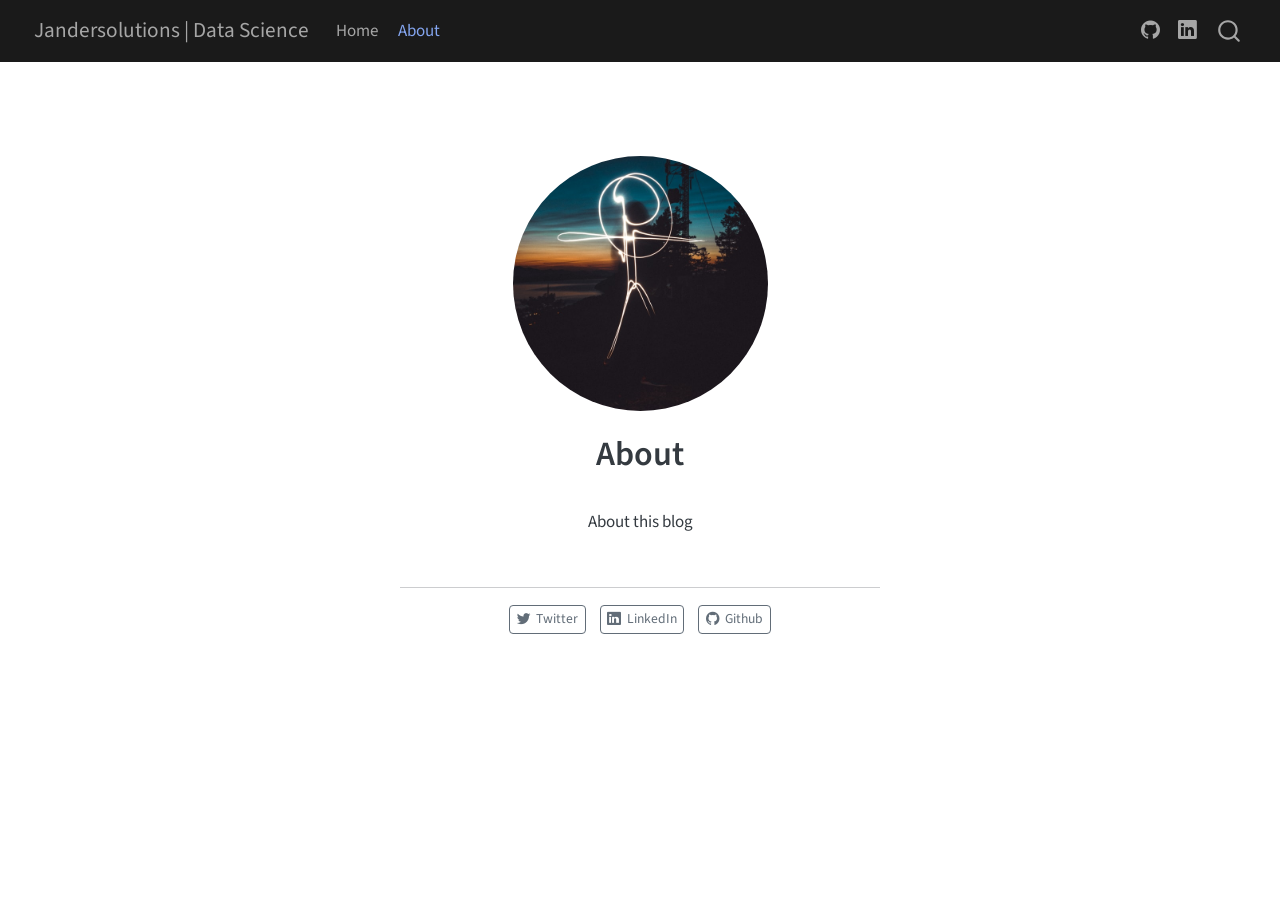
==== docs/about.html @ d99bdd41 "fix: identidades git e primeira renderização do blog" ====
<!DOCTYPE html>
<html xmlns="http://www.w3.org/1999/xhtml" lang="pt-br" xml:lang="pt-br"><head>

<meta charset="utf-8">
<meta name="generator" content="quarto-1.8.25">

<meta name="viewport" content="width=device-width, initial-scale=1.0, user-scalable=yes">


<title>About – Jandersolutions | Data Science</title>
<style>
code{white-space: pre-wrap;}
span.smallcaps{font-variant: small-caps;}
div.columns{display: flex; gap: min(4vw, 1.5em);}
div.column{flex: auto; overflow-x: auto;}
div.hanging-indent{margin-left: 1.5em; text-indent: -1.5em;}
ul.task-list{list-style: none;}
ul.task-list li input[type="checkbox"] {
  width: 0.8em;
  margin: 0 0.8em 0.2em -1em; /* quarto-specific, see https://github.com/quarto-dev/quarto-cli/issues/4556 */ 
  vertical-align: middle;
}
</style>


<script src="site_libs/quarto-nav/quarto-nav.js"></script>
<script src="site_libs/quarto-nav/headroom.min.js"></script>
<script src="site_libs/clipboard/clipboard.min.js"></script>
<script src="site_libs/quarto-search/autocomplete.umd.js"></script>
<script src="site_libs/quarto-search/fuse.min.js"></script>
<script src="site_libs/quarto-search/quarto-search.js"></script>
<meta name="quarto:offset" content="./">
<script src="site_libs/quarto-html/quarto.js" type="module"></script>
<script src="site_libs/quarto-html/tabsets/tabsets.js" type="module"></script>
<script src="site_libs/quarto-html/axe/axe-check.js" type="module"></script>
<script src="site_libs/quarto-html/popper.min.js"></script>
<script src="site_libs/quarto-html/tippy.umd.min.js"></script>
<link href="site_libs/quarto-html/tippy.css" rel="stylesheet">
<link href="site_libs/quarto-html/quarto-syntax-highlighting-7b89279ff1a6dce999919e0e67d4d9ec.css" rel="stylesheet" id="quarto-text-highlighting-styles">
<script src="site_libs/bootstrap/bootstrap.min.js"></script>
<link href="site_libs/bootstrap/bootstrap-icons.css" rel="stylesheet">
<link href="site_libs/bootstrap/bootstrap-b60b7f6c97b7269f2201949570269bb1.min.css" rel="stylesheet" append-hash="true" id="quarto-bootstrap" data-mode="light">
<script id="quarto-search-options" type="application/json">{
  "location": "navbar",
  "copy-button": false,
  "collapse-after": 3,
  "panel-placement": "end",
  "type": "overlay",
  "limit": 50,
  "keyboard-shortcut": [
    "f",
    "/",
    "s"
  ],
  "show-item-context": false,
  "language": {
    "search-no-results-text": "Nenhum resultado",
    "search-matching-documents-text": "documentos correspondentes",
    "search-copy-link-title": "Copiar link para a busca",
    "search-hide-matches-text": "Esconder correspondências adicionais",
    "search-more-match-text": "mais correspondência neste documento",
    "search-more-matches-text": "mais correspondências neste documento",
    "search-clear-button-title": "Limpar",
    "search-text-placeholder": "",
    "search-detached-cancel-button-title": "Cancelar",
    "search-submit-button-title": "Enviar",
    "search-label": "Procurar"
  }
}</script>


</head>

<body class="nav-fixed fullcontent quarto-light">

<div id="quarto-search-results"></div>
  <header id="quarto-header" class="headroom fixed-top">
    <nav class="navbar navbar-expand-lg " data-bs-theme="dark">
      <div class="navbar-container container-fluid">
      <div class="navbar-brand-container mx-auto">
    <a href="./index.html" class="navbar-brand navbar-brand-logo">
    </a>
    <a class="navbar-brand" href="./index.html">
    <span class="navbar-title">Jandersolutions | Data Science</span>
    </a>
  </div>
            <div id="quarto-search" class="" title="Procurar"></div>
          <button class="navbar-toggler" type="button" data-bs-toggle="collapse" data-bs-target="#navbarCollapse" aria-controls="navbarCollapse" role="menu" aria-expanded="false" aria-label="Alternar de navegação" onclick="if (window.quartoToggleHeadroom) { window.quartoToggleHeadroom(); }">
  <span class="navbar-toggler-icon"></span>
</button>
          <div class="collapse navbar-collapse" id="navbarCollapse">
            <ul class="navbar-nav navbar-nav-scroll me-auto">
  <li class="nav-item">
    <a class="nav-link" href="./index.html"> 
<span class="menu-text">Home</span></a>
  </li>  
  <li class="nav-item">
    <a class="nav-link active" href="./about.html" aria-current="page"> 
<span class="menu-text">About</span></a>
  </li>  
</ul>
            <ul class="navbar-nav navbar-nav-scroll ms-auto">
  <li class="nav-item compact">
    <a class="nav-link" href="https://github.com/Jandersolutions"> <i class="bi bi-github" role="img">
</i> 
<span class="menu-text"></span></a>
  </li>  
  <li class="nav-item compact">
    <a class="nav-link" href="https://www.linkedin.com/in/janderson-batista-abreu/"> <i class="bi bi-linkedin" role="img">
</i> 
<span class="menu-text"></span></a>
  </li>  
</ul>
          </div> <!-- /navcollapse -->
            <div class="quarto-navbar-tools">
</div>
      </div> <!-- /container-fluid -->
    </nav>
</header>
<!-- content -->
<div id="quarto-content" class="quarto-container page-columns page-rows-contents page-layout-article page-navbar">
<!-- sidebar -->
<!-- margin-sidebar -->
    
<!-- main -->
<div class="quarto-about-jolla">
  <img src="profile.jpg" class="about-image
  round " style="height: 15em; width: 15em;">
 <header id="title-block-header" class="quarto-title-block default">
<div class="quarto-title">
<h1 class="title">About</h1>
</div>
<div class="quarto-title-meta">
  </div>
</header><main class="content" id="quarto-document-content">
<p>About this blog</p>


</main> 
  <hr class="about-sep">
   <div class="about-links">
  <a href="https://twitter.com" class="about-link" rel="" target="">
    <i class="bi bi-twitter"></i>
     <span class="about-link-text">Twitter</span>
  </a>
  <a href="https://linkedin.com" class="about-link" rel="" target="">
    <i class="bi bi-linkedin"></i>
     <span class="about-link-text">LinkedIn</span>
  </a>
  <a href="https://github.com" class="about-link" rel="" target="">
    <i class="bi bi-github"></i>
     <span class="about-link-text">Github</span>
  </a>
</div>
</div>
 <!-- /main -->
<script id="quarto-html-after-body" type="application/javascript">
  window.document.addEventListener("DOMContentLoaded", function (event) {
    const isCodeAnnotation = (el) => {
      for (const clz of el.classList) {
        if (clz.startsWith('code-annotation-')) {                     
          return true;
        }
      }
      return false;
    }
    const onCopySuccess = function(e) {
      // button target
      const button = e.trigger;
      // don't keep focus
      button.blur();
      // flash "checked"
      button.classList.add('code-copy-button-checked');
      var currentTitle = button.getAttribute("title");
      button.setAttribute("title", "Copiada");
      let tooltip;
      if (window.bootstrap) {
        button.setAttribute("data-bs-toggle", "tooltip");
        button.setAttribute("data-bs-placement", "left");
        button.setAttribute("data-bs-title", "Copiada");
        tooltip = new bootstrap.Tooltip(button, 
          { trigger: "manual", 
            customClass: "code-copy-button-tooltip",
            offset: [0, -8]});
        tooltip.show();    
      }
      setTimeout(function() {
        if (tooltip) {
          tooltip.hide();
          button.removeAttribute("data-bs-title");
          button.removeAttribute("data-bs-toggle");
          button.removeAttribute("data-bs-placement");
        }
        button.setAttribute("title", currentTitle);
        button.classList.remove('code-copy-button-checked');
      }, 1000);
      // clear code selection
      e.clearSelection();
    }
    const getTextToCopy = function(trigger) {
      const outerScaffold = trigger.parentElement.cloneNode(true);
      const codeEl = outerScaffold.querySelector('code');
      for (const childEl of codeEl.children) {
        if (isCodeAnnotation(childEl)) {
          childEl.remove();
        }
      }
      return codeEl.innerText;
    }
    const clipboard = new window.ClipboardJS('.code-copy-button:not([data-in-quarto-modal])', {
      text: getTextToCopy
    });
    clipboard.on('success', onCopySuccess);
    if (window.document.getElementById('quarto-embedded-source-code-modal')) {
      const clipboardModal = new window.ClipboardJS('.code-copy-button[data-in-quarto-modal]', {
        text: getTextToCopy,
        container: window.document.getElementById('quarto-embedded-source-code-modal')
      });
      clipboardModal.on('success', onCopySuccess);
    }
      var localhostRegex = new RegExp(/^(?:http|https):\/\/localhost\:?[0-9]*\//);
      var mailtoRegex = new RegExp(/^mailto:/);
        var filterRegex = new RegExp("https:\/\/jandersolutions\.github\.io\/estudos_analises\/");
      var isInternal = (href) => {
          return filterRegex.test(href) || localhostRegex.test(href) || mailtoRegex.test(href);
      }
      // Inspect non-navigation links and adorn them if external
     var links = window.document.querySelectorAll('a[href]:not(.nav-link):not(.navbar-brand):not(.toc-action):not(.sidebar-link):not(.sidebar-item-toggle):not(.pagination-link):not(.no-external):not([aria-hidden]):not(.dropdown-item):not(.quarto-navigation-tool):not(.about-link)');
      for (var i=0; i<links.length; i++) {
        const link = links[i];
        if (!isInternal(link.href)) {
          // undo the damage that might have been done by quarto-nav.js in the case of
          // links that we want to consider external
          if (link.dataset.originalHref !== undefined) {
            link.href = link.dataset.originalHref;
          }
        }
      }
    function tippyHover(el, contentFn, onTriggerFn, onUntriggerFn) {
      const config = {
        allowHTML: true,
        maxWidth: 500,
        delay: 100,
        arrow: false,
        appendTo: function(el) {
            return el.parentElement;
        },
        interactive: true,
        interactiveBorder: 10,
        theme: 'quarto',
        placement: 'bottom-start',
      };
      if (contentFn) {
        config.content = contentFn;
      }
      if (onTriggerFn) {
        config.onTrigger = onTriggerFn;
      }
      if (onUntriggerFn) {
        config.onUntrigger = onUntriggerFn;
      }
      window.tippy(el, config); 
    }
    const noterefs = window.document.querySelectorAll('a[role="doc-noteref"]');
    for (var i=0; i<noterefs.length; i++) {
      const ref = noterefs[i];
      tippyHover(ref, function() {
        // use id or data attribute instead here
        let href = ref.getAttribute('data-footnote-href') || ref.getAttribute('href');
        try { href = new URL(href).hash; } catch {}
        const id = href.replace(/^#\/?/, "");
        const note = window.document.getElementById(id);
        if (note) {
          return note.innerHTML;
        } else {
          return "";
        }
      });
    }
    const xrefs = window.document.querySelectorAll('a.quarto-xref');
    const processXRef = (id, note) => {
      // Strip column container classes
      const stripColumnClz = (el) => {
        el.classList.remove("page-full", "page-columns");
        if (el.children) {
          for (const child of el.children) {
            stripColumnClz(child);
          }
        }
      }
      stripColumnClz(note)
      if (id === null || id.startsWith('sec-')) {
        // Special case sections, only their first couple elements
        const container = document.createElement("div");
        if (note.children && note.children.length > 2) {
          container.appendChild(note.children[0].cloneNode(true));
          for (let i = 1; i < note.children.length; i++) {
            const child = note.children[i];
            if (child.tagName === "P" && child.innerText === "") {
              continue;
            } else {
              container.appendChild(child.cloneNode(true));
              break;
            }
          }
          if (window.Quarto?.typesetMath) {
            window.Quarto.typesetMath(container);
          }
          return container.innerHTML
        } else {
          if (window.Quarto?.typesetMath) {
            window.Quarto.typesetMath(note);
          }
          return note.innerHTML;
        }
      } else {
        // Remove any anchor links if they are present
        const anchorLink = note.querySelector('a.anchorjs-link');
        if (anchorLink) {
          anchorLink.remove();
        }
        if (window.Quarto?.typesetMath) {
          window.Quarto.typesetMath(note);
        }
        if (note.classList.contains("callout")) {
          return note.outerHTML;
        } else {
          return note.innerHTML;
        }
      }
    }
    for (var i=0; i<xrefs.length; i++) {
      const xref = xrefs[i];
      tippyHover(xref, undefined, function(instance) {
        instance.disable();
        let url = xref.getAttribute('href');
        let hash = undefined; 
        if (url.startsWith('#')) {
          hash = url;
        } else {
          try { hash = new URL(url).hash; } catch {}
        }
        if (hash) {
          const id = hash.replace(/^#\/?/, "");
          const note = window.document.getElementById(id);
          if (note !== null) {
            try {
              const html = processXRef(id, note.cloneNode(true));
              instance.setContent(html);
            } finally {
              instance.enable();
              instance.show();
            }
          } else {
            // See if we can fetch this
            fetch(url.split('#')[0])
            .then(res => res.text())
            .then(html => {
              const parser = new DOMParser();
              const htmlDoc = parser.parseFromString(html, "text/html");
              const note = htmlDoc.getElementById(id);
              if (note !== null) {
                const html = processXRef(id, note);
                instance.setContent(html);
              } 
            }).finally(() => {
              instance.enable();
              instance.show();
            });
          }
        } else {
          // See if we can fetch a full url (with no hash to target)
          // This is a special case and we should probably do some content thinning / targeting
          fetch(url)
          .then(res => res.text())
          .then(html => {
            const parser = new DOMParser();
            const htmlDoc = parser.parseFromString(html, "text/html");
            const note = htmlDoc.querySelector('main.content');
            if (note !== null) {
              // This should only happen for chapter cross references
              // (since there is no id in the URL)
              // remove the first header
              if (note.children.length > 0 && note.children[0].tagName === "HEADER") {
                note.children[0].remove();
              }
              const html = processXRef(null, note);
              instance.setContent(html);
            } 
          }).finally(() => {
            instance.enable();
            instance.show();
          });
        }
      }, function(instance) {
      });
    }
        let selectedAnnoteEl;
        const selectorForAnnotation = ( cell, annotation) => {
          let cellAttr = 'data-code-cell="' + cell + '"';
          let lineAttr = 'data-code-annotation="' +  annotation + '"';
          const selector = 'span[' + cellAttr + '][' + lineAttr + ']';
          return selector;
        }
        const selectCodeLines = (annoteEl) => {
          const doc = window.document;
          const targetCell = annoteEl.getAttribute("data-target-cell");
          const targetAnnotation = annoteEl.getAttribute("data-target-annotation");
          const annoteSpan = window.document.querySelector(selectorForAnnotation(targetCell, targetAnnotation));
          const lines = annoteSpan.getAttribute("data-code-lines").split(",");
          const lineIds = lines.map((line) => {
            return targetCell + "-" + line;
          })
          let top = null;
          let height = null;
          let parent = null;
          if (lineIds.length > 0) {
              //compute the position of the single el (top and bottom and make a div)
              const el = window.document.getElementById(lineIds[0]);
              top = el.offsetTop;
              height = el.offsetHeight;
              parent = el.parentElement.parentElement;
            if (lineIds.length > 1) {
              const lastEl = window.document.getElementById(lineIds[lineIds.length - 1]);
              const bottom = lastEl.offsetTop + lastEl.offsetHeight;
              height = bottom - top;
            }
            if (top !== null && height !== null && parent !== null) {
              // cook up a div (if necessary) and position it 
              let div = window.document.getElementById("code-annotation-line-highlight");
              if (div === null) {
                div = window.document.createElement("div");
                div.setAttribute("id", "code-annotation-line-highlight");
                div.style.position = 'absolute';
                parent.appendChild(div);
              }
              div.style.top = top - 2 + "px";
              div.style.height = height + 4 + "px";
              div.style.left = 0;
              let gutterDiv = window.document.getElementById("code-annotation-line-highlight-gutter");
              if (gutterDiv === null) {
                gutterDiv = window.document.createElement("div");
                gutterDiv.setAttribute("id", "code-annotation-line-highlight-gutter");
                gutterDiv.style.position = 'absolute';
                const codeCell = window.document.getElementById(targetCell);
                const gutter = codeCell.querySelector('.code-annotation-gutter');
                gutter.appendChild(gutterDiv);
              }
              gutterDiv.style.top = top - 2 + "px";
              gutterDiv.style.height = height + 4 + "px";
            }
            selectedAnnoteEl = annoteEl;
          }
        };
        const unselectCodeLines = () => {
          const elementsIds = ["code-annotation-line-highlight", "code-annotation-line-highlight-gutter"];
          elementsIds.forEach((elId) => {
            const div = window.document.getElementById(elId);
            if (div) {
              div.remove();
            }
          });
          selectedAnnoteEl = undefined;
        };
          // Handle positioning of the toggle
      window.addEventListener(
        "resize",
        throttle(() => {
          elRect = undefined;
          if (selectedAnnoteEl) {
            selectCodeLines(selectedAnnoteEl);
          }
        }, 10)
      );
      function throttle(fn, ms) {
      let throttle = false;
      let timer;
        return (...args) => {
          if(!throttle) { // first call gets through
              fn.apply(this, args);
              throttle = true;
          } else { // all the others get throttled
              if(timer) clearTimeout(timer); // cancel #2
              timer = setTimeout(() => {
                fn.apply(this, args);
                timer = throttle = false;
              }, ms);
          }
        };
      }
        // Attach click handler to the DT
        const annoteDls = window.document.querySelectorAll('dt[data-target-cell]');
        for (const annoteDlNode of annoteDls) {
          annoteDlNode.addEventListener('click', (event) => {
            const clickedEl = event.target;
            if (clickedEl !== selectedAnnoteEl) {
              unselectCodeLines();
              const activeEl = window.document.querySelector('dt[data-target-cell].code-annotation-active');
              if (activeEl) {
                activeEl.classList.remove('code-annotation-active');
              }
              selectCodeLines(clickedEl);
              clickedEl.classList.add('code-annotation-active');
            } else {
              // Unselect the line
              unselectCodeLines();
              clickedEl.classList.remove('code-annotation-active');
            }
          });
        }
    const findCites = (el) => {
      const parentEl = el.parentElement;
      if (parentEl) {
        const cites = parentEl.dataset.cites;
        if (cites) {
          return {
            el,
            cites: cites.split(' ')
          };
        } else {
          return findCites(el.parentElement)
        }
      } else {
        return undefined;
      }
    };
    var bibliorefs = window.document.querySelectorAll('a[role="doc-biblioref"]');
    for (var i=0; i<bibliorefs.length; i++) {
      const ref = bibliorefs[i];
      const citeInfo = findCites(ref);
      if (citeInfo) {
        tippyHover(citeInfo.el, function() {
          var popup = window.document.createElement('div');
          citeInfo.cites.forEach(function(cite) {
            var citeDiv = window.document.createElement('div');
            citeDiv.classList.add('hanging-indent');
            citeDiv.classList.add('csl-entry');
            var biblioDiv = window.document.getElementById('ref-' + cite);
            if (biblioDiv) {
              citeDiv.innerHTML = biblioDiv.innerHTML;
            }
            popup.appendChild(citeDiv);
          });
          return popup.innerHTML;
        });
      }
    }
  });
  </script>
</div> <!-- /content -->




</body></html>
---- docs/site_libs/quarto-html/tippy.css ----
.tippy-box[data-animation=fade][data-state=hidden]{opacity:0}[data-tippy-root]{max-width:calc(100vw - 10px)}.tippy-box{position:relative;background-color:#333;color:#fff;border-radius:4px;font-size:14px;line-height:1.4;white-space:normal;outline:0;transition-property:transform,visibility,opacity}.tippy-box[data-placement^=top]>.tippy-arrow{bottom:0}.tippy-box[data-placement^=top]>.tippy-arrow:before{bottom:-7px;left:0;border-width:8px 8px 0;border-top-color:initial;transform-origin:center top}.tippy-box[data-placement^=bottom]>.tippy-arrow{top:0}.tippy-box[data-placement^=bottom]>.tippy-arrow:before{top:-7px;left:0;border-width:0 8px 8px;border-bottom-color:initial;transform-origin:center bottom}.tippy-box[data-placement^=left]>.tippy-arrow{right:0}.tippy-box[data-placement^=left]>.tippy-arrow:before{border-width:8px 0 8px 8px;border-left-color:initial;right:-7px;transform-origin:center left}.tippy-box[data-placement^=right]>.tippy-arrow{left:0}.tippy-box[data-placement^=right]>.tippy-arrow:before{left:-7px;border-width:8px 8px 8px 0;border-right-color:initial;transform-origin:center right}.tippy-box[data-inertia][data-state=visible]{transition-timing-function:cubic-bezier(.54,1.5,.38,1.11)}.tippy-arrow{width:16px;height:16px;color:#333}.tippy-arrow:before{content:"";position:absolute;border-color:transparent;border-style:solid}.tippy-content{position:relative;padding:5px 9px;z-index:1}
---- docs/site_libs/quarto-html/quarto-syntax-highlighting-7b89279ff1a6dce999919e0e67d4d9ec.css ----
/* quarto syntax highlight colors */
:root {
  --quarto-hl-ot-color: #003B4F;
  --quarto-hl-at-color: #657422;
  --quarto-hl-ss-color: #20794D;
  --quarto-hl-an-color: #5E5E5E;
  --quarto-hl-fu-color: #4758AB;
  --quarto-hl-st-color: #20794D;
  --quarto-hl-cf-color: #003B4F;
  --quarto-hl-op-color: #5E5E5E;
  --quarto-hl-er-color: #AD0000;
  --quarto-hl-bn-color: #AD0000;
  --quarto-hl-al-color: #AD0000;
  --quarto-hl-va-color: #111111;
  --quarto-hl-bu-color: inherit;
  --quarto-hl-ex-color: inherit;
  --quarto-hl-pp-color: #AD0000;
  --quarto-hl-in-color: #5E5E5E;
  --quarto-hl-vs-color: #20794D;
  --quarto-hl-wa-color: #5E5E5E;
  --quarto-hl-do-color: #5E5E5E;
  --quarto-hl-im-color: #00769E;
  --quarto-hl-ch-color: #20794D;
  --quarto-hl-dt-color: #AD0000;
  --quarto-hl-fl-color: #AD0000;
  --quarto-hl-co-color: #5E5E5E;
  --quarto-hl-cv-color: #5E5E5E;
  --quarto-hl-cn-color: #8f5902;
  --quarto-hl-sc-color: #5E5E5E;
  --quarto-hl-dv-color: #AD0000;
  --quarto-hl-kw-color: #003B4F;
}

/* other quarto variables */
:root {
  --quarto-font-monospace: SFMono-Regular, Menlo, Monaco, Consolas, "Liberation Mono", "Courier New", monospace;
}

/* syntax highlight based on Pandoc's rules */
pre > code.sourceCode > span {
  color: #003B4F;
}

code.sourceCode > span {
  color: #003B4F;
}

div.sourceCode,
div.sourceCode pre.sourceCode {
  color: #003B4F;
}

/* Normal */
code span {
  color: #003B4F;
}

/* Alert */
code span.al {
  color: #AD0000;
  font-style: inherit;
}

/* Annotation */
code span.an {
  color: #5E5E5E;
  font-style: inherit;
}

/* Attribute */
code span.at {
  color: #657422;
  font-style: inherit;
}

/* BaseN */
code span.bn {
  color: #AD0000;
  font-style: inherit;
}

/* BuiltIn */
code span.bu {
  font-style: inherit;
}

/* ControlFlow */
code span.cf {
  color: #003B4F;
  font-weight: bold;
  font-style: inherit;
}

/* Char */
code span.ch {
  color: #20794D;
  font-style: inherit;
}

/* Constant */
code span.cn {
  color: #8f5902;
  font-style: inherit;
}

/* Comment */
code span.co {
  color: #5E5E5E;
  font-style: inherit;
}

/* CommentVar */
code span.cv {
  color: #5E5E5E;
  font-style: italic;
}

/* Documentation */
code span.do {
  color: #5E5E5E;
  font-style: italic;
}

/* DataType */
code span.dt {
  color: #AD0000;
  font-style: inherit;
}

/* DecVal */
code span.dv {
  color: #AD0000;
  font-style: inherit;
}

/* Error */
code span.er {
  color: #AD0000;
  font-style: inherit;
}

/* Extension */
code span.ex {
  font-style: inherit;
}

/* Float */
code span.fl {
  color: #AD0000;
  font-style: inherit;
}

/* Function */
code span.fu {
  color: #4758AB;
  font-style: inherit;
}

/* Import */
code span.im {
  color: #00769E;
  font-style: inherit;
}

/* Information */
code span.in {
  color: #5E5E5E;
  font-style: inherit;
}

/* Keyword */
code span.kw {
  color: #003B4F;
  font-weight: bold;
  font-style: inherit;
}

/* Operator */
code span.op {
  color: #5E5E5E;
  font-style: inherit;
}

/* Other */
code span.ot {
  color: #003B4F;
  font-style: inherit;
}

/* Preprocessor */
code span.pp {
  color: #AD0000;
  font-style: inherit;
}

/* SpecialChar */
code span.sc {
  color: #5E5E5E;
  font-style: inherit;
}

/* SpecialString */
code span.ss {
  color: #20794D;
  font-style: inherit;
}

/* String */
code span.st {
  color: #20794D;
  font-style: inherit;
}

/* Variable */
code span.va {
  color: #111111;
  font-style: inherit;
}

/* VerbatimString */
code span.vs {
  color: #20794D;
  font-style: inherit;
}

/* Warning */
code span.wa {
  color: #5E5E5E;
  font-style: italic;
}

.prevent-inlining {
  content: "</";
}

/*# sourceMappingURL=3944bc705cfaf4c80e56f77c5205168a.css.map */
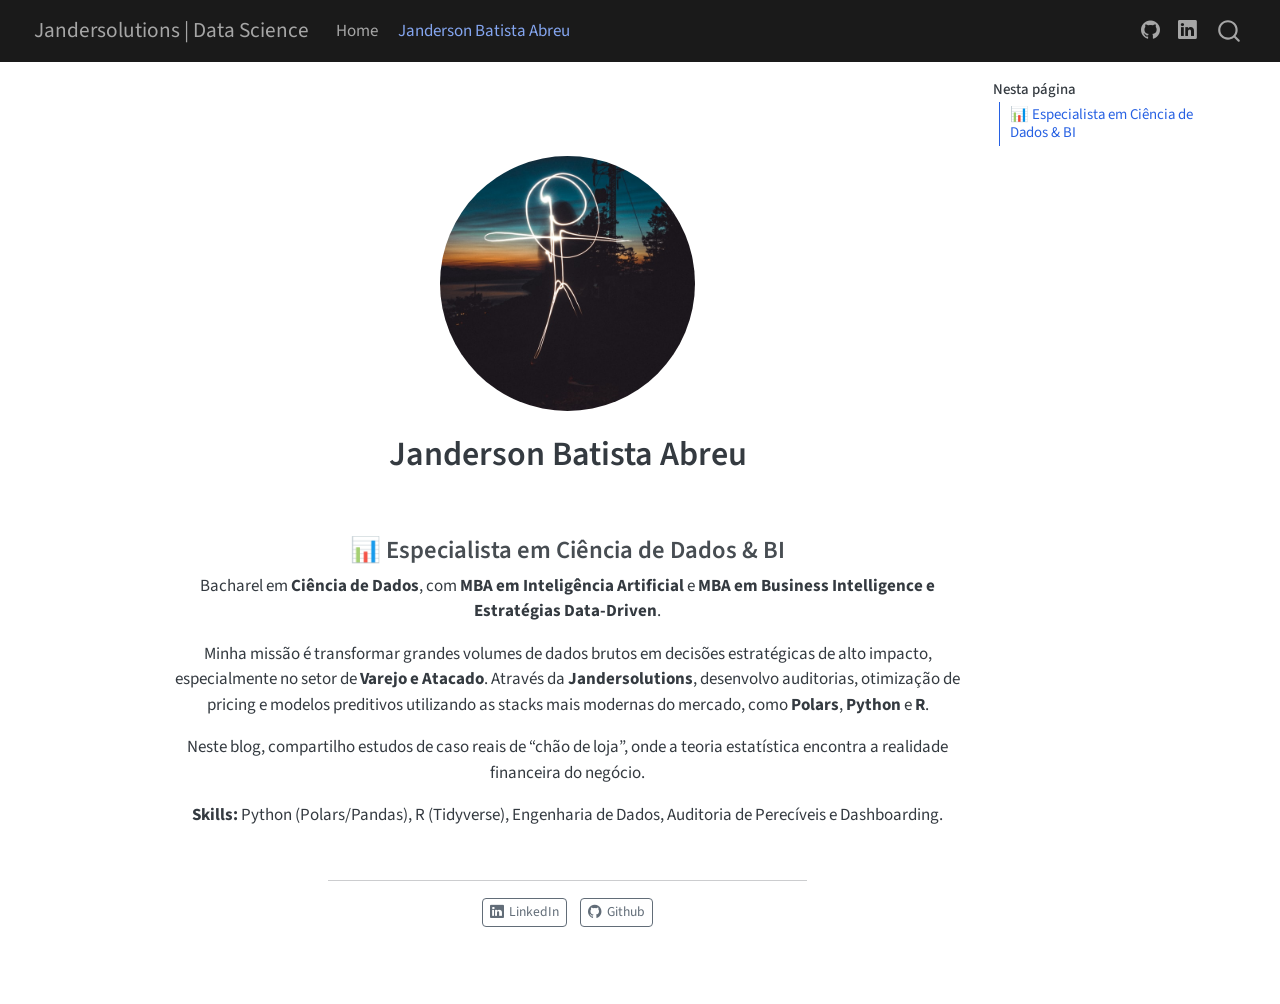
==== commit e99140a9: "feat: blog Jandersolutions oficial com post Heineken" ====
--- a/docs/about.html
+++ b/docs/about.html
@@ -7,7 +7,7 @@
 <meta name="viewport" content="width=device-width, initial-scale=1.0, user-scalable=yes">
 
 
-<title>About – Jandersolutions | Data Science</title>
+<title>Janderson Batista Abreu – Jandersolutions | Data Science</title>
 <style>
 code{white-space: pre-wrap;}
 span.smallcaps{font-variant: small-caps;}
@@ -71,7 +71,7 @@
 
 </head>
 
-<body class="nav-fixed fullcontent quarto-light">
+<body class="nav-fixed quarto-light">
 
 <div id="quarto-search-results"></div>
   <header id="quarto-header" class="headroom fixed-top">
@@ -96,7 +96,7 @@
   </li>  
   <li class="nav-item">
     <a class="nav-link active" href="./about.html" aria-current="page"> 
-<span class="menu-text">About</span></a>
+<span class="menu-text">Janderson Batista Abreu</span></a>
   </li>  
 </ul>
             <ul class="navbar-nav navbar-nav-scroll ms-auto">
@@ -121,33 +121,43 @@
 <div id="quarto-content" class="quarto-container page-columns page-rows-contents page-layout-article page-navbar">
 <!-- sidebar -->
 <!-- margin-sidebar -->
-    
+    <div id="quarto-margin-sidebar" class="sidebar margin-sidebar">
+        <nav id="TOC" role="doc-toc" class="toc-active">
+    <h2 id="toc-title">Nesta página</h2>
+  <ul>
+  <li><a href="#especialista-em-ciência-de-dados-bi" id="toc-especialista-em-ciência-de-dados-bi" class="nav-link active" data-scroll-target="#especialista-em-ciência-de-dados-bi">📊 Especialista em Ciência de Dados &amp; BI</a></li>
+  </ul>
+</nav>
+    </div>
 <!-- main -->
 <div class="quarto-about-jolla">
   <img src="profile.jpg" class="about-image
   round " style="height: 15em; width: 15em;">
  <header id="title-block-header" class="quarto-title-block default">
 <div class="quarto-title">
-<h1 class="title">About</h1>
+<h1 class="title">Janderson Batista Abreu</h1>
 </div>
 <div class="quarto-title-meta">
   </div>
 </header><main class="content" id="quarto-document-content">
-<p>About this blog</p>
-
-
+
+<section id="especialista-em-ciência-de-dados-bi" class="level3">
+<h3 data-anchor-id="especialista-em-ciência-de-dados-bi">📊 Especialista em Ciência de Dados &amp; BI</h3>
+<p>Bacharel em <strong>Ciência de Dados</strong>, com <strong>MBA em Inteligência Artificial</strong> e <strong>MBA em Business Intelligence e Estratégias Data-Driven</strong>.</p>
+<p>Minha missão é transformar grandes volumes de dados brutos em decisões estratégicas de alto impacto, especialmente no setor de <strong>Varejo e Atacado</strong>. Através da <strong>Jandersolutions</strong>, desenvolvo auditorias, otimização de pricing e modelos preditivos utilizando as stacks mais modernas do mercado, como <strong>Polars</strong>, <strong>Python</strong> e <strong>R</strong>.</p>
+<p>Neste blog, compartilho estudos de caso reais de “chão de loja”, onde a teoria estatística encontra a realidade financeira do negócio.</p>
+<p><strong>Skills:</strong> Python (Polars/Pandas), R (Tidyverse), Engenharia de Dados, Auditoria de Perecíveis e Dashboarding.</p>
+
+
+</section>
 </main> 
   <hr class="about-sep">
    <div class="about-links">
-  <a href="https://twitter.com" class="about-link" rel="" target="">
-    <i class="bi bi-twitter"></i>
-     <span class="about-link-text">Twitter</span>
-  </a>
-  <a href="https://linkedin.com" class="about-link" rel="" target="">
+  <a href="https://www.linkedin.com/in/janderson-batista-abreu/" class="about-link" rel="" target="">
     <i class="bi bi-linkedin"></i>
      <span class="about-link-text">LinkedIn</span>
   </a>
-  <a href="https://github.com" class="about-link" rel="" target="">
+  <a href="https://github.com/Jandersolutions" class="about-link" rel="" target="">
     <i class="bi bi-github"></i>
      <span class="about-link-text">Github</span>
   </a>
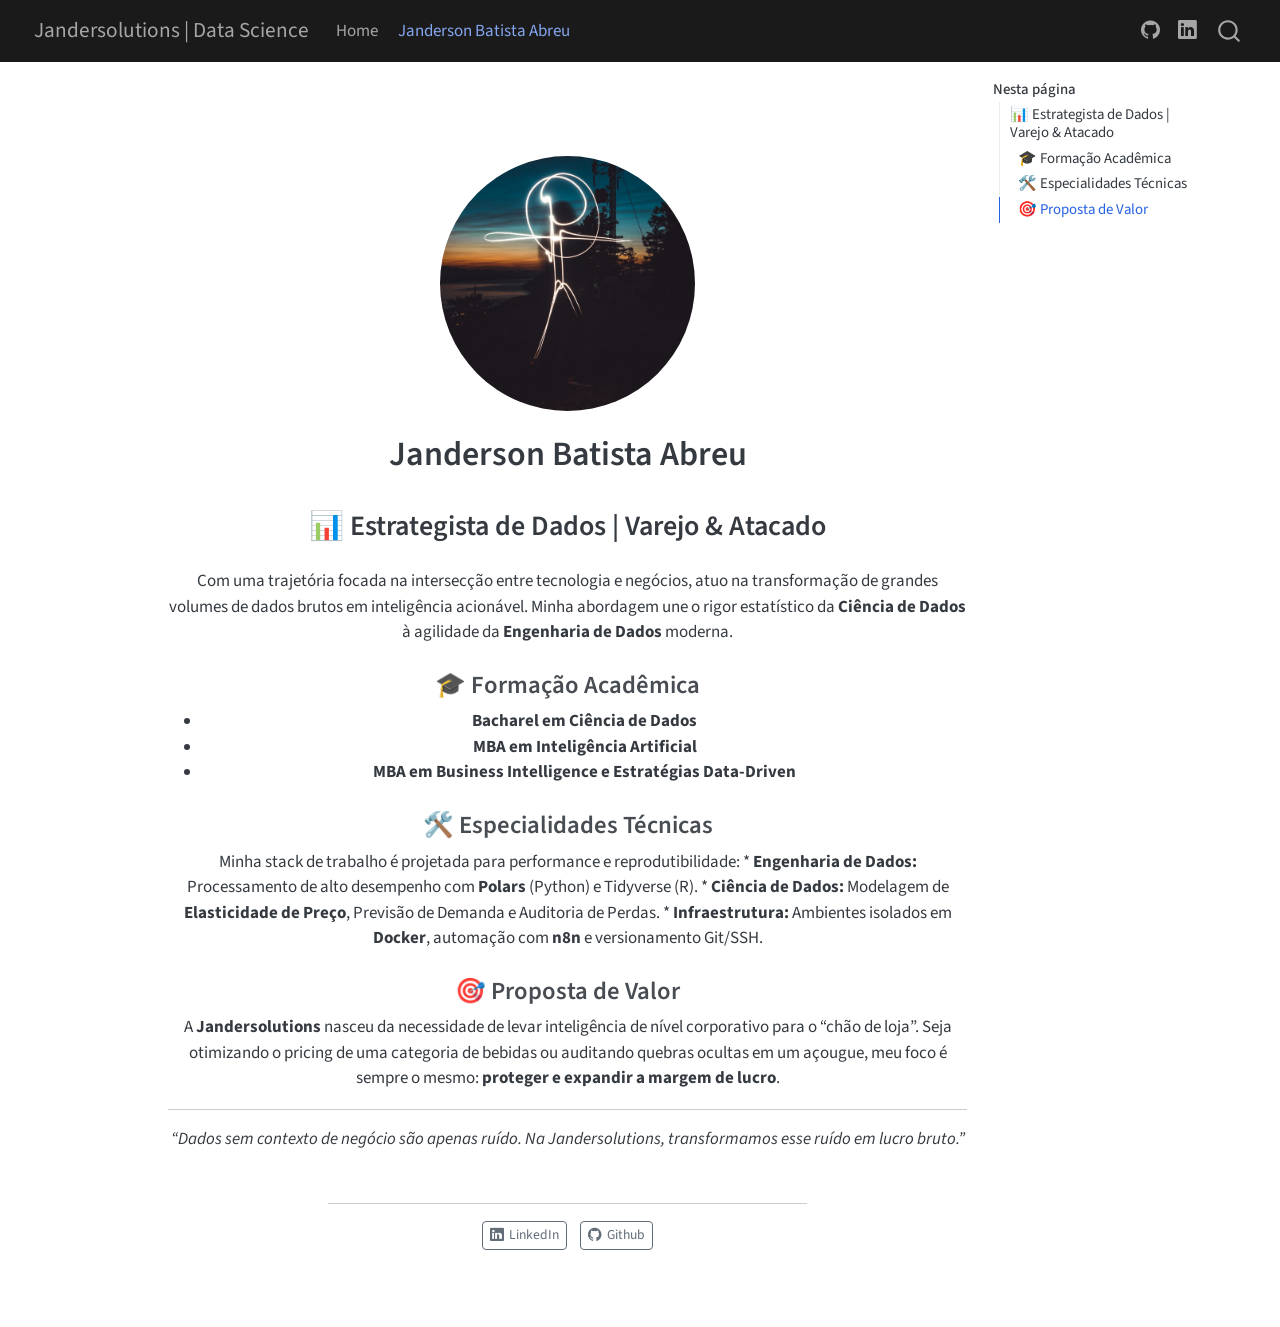
==== commit 2feb2a73: "style: refinando Bio de especialista no about.qmd" ====
--- a/docs/about.html
+++ b/docs/about.html
@@ -125,7 +125,12 @@
         <nav id="TOC" role="doc-toc" class="toc-active">
     <h2 id="toc-title">Nesta página</h2>
   <ul>
-  <li><a href="#especialista-em-ciência-de-dados-bi" id="toc-especialista-em-ciência-de-dados-bi" class="nav-link active" data-scroll-target="#especialista-em-ciência-de-dados-bi">📊 Especialista em Ciência de Dados &amp; BI</a></li>
+  <li><a href="#estrategista-de-dados-varejo-atacado" id="toc-estrategista-de-dados-varejo-atacado" class="nav-link active" data-scroll-target="#estrategista-de-dados-varejo-atacado">📊 Estrategista de Dados | Varejo &amp; Atacado</a>
+  <ul class="collapse">
+  <li><a href="#formação-acadêmica" id="toc-formação-acadêmica" class="nav-link" data-scroll-target="#formação-acadêmica">🎓 Formação Acadêmica</a></li>
+  <li><a href="#especialidades-técnicas" id="toc-especialidades-técnicas" class="nav-link" data-scroll-target="#especialidades-técnicas">🛠️ Especialidades Técnicas</a></li>
+  <li><a href="#proposta-de-valor" id="toc-proposta-de-valor" class="nav-link" data-scroll-target="#proposta-de-valor">🎯 Proposta de Valor</a></li>
+  </ul></li>
   </ul>
 </nav>
     </div>
@@ -141,14 +146,29 @@
   </div>
 </header><main class="content" id="quarto-document-content">
 
-<section id="especialista-em-ciência-de-dados-bi" class="level3">
-<h3 data-anchor-id="especialista-em-ciência-de-dados-bi">📊 Especialista em Ciência de Dados &amp; BI</h3>
-<p>Bacharel em <strong>Ciência de Dados</strong>, com <strong>MBA em Inteligência Artificial</strong> e <strong>MBA em Business Intelligence e Estratégias Data-Driven</strong>.</p>
-<p>Minha missão é transformar grandes volumes de dados brutos em decisões estratégicas de alto impacto, especialmente no setor de <strong>Varejo e Atacado</strong>. Através da <strong>Jandersolutions</strong>, desenvolvo auditorias, otimização de pricing e modelos preditivos utilizando as stacks mais modernas do mercado, como <strong>Polars</strong>, <strong>Python</strong> e <strong>R</strong>.</p>
-<p>Neste blog, compartilho estudos de caso reais de “chão de loja”, onde a teoria estatística encontra a realidade financeira do negócio.</p>
-<p><strong>Skills:</strong> Python (Polars/Pandas), R (Tidyverse), Engenharia de Dados, Auditoria de Perecíveis e Dashboarding.</p>
-
-
+<section id="estrategista-de-dados-varejo-atacado" class="level2">
+<h2 data-anchor-id="estrategista-de-dados-varejo-atacado">📊 Estrategista de Dados | Varejo &amp; Atacado</h2>
+<p>Com uma trajetória focada na intersecção entre tecnologia e negócios, atuo na transformação de grandes volumes de dados brutos em inteligência acionável. Minha abordagem une o rigor estatístico da <strong>Ciência de Dados</strong> à agilidade da <strong>Engenharia de Dados</strong> moderna.</p>
+<section id="formação-acadêmica" class="level3">
+<h3 data-anchor-id="formação-acadêmica">🎓 Formação Acadêmica</h3>
+<ul>
+<li><strong>Bacharel em Ciência de Dados</strong></li>
+<li><strong>MBA em Inteligência Artificial</strong></li>
+<li><strong>MBA em Business Intelligence e Estratégias Data-Driven</strong></li>
+</ul>
+</section>
+<section id="especialidades-técnicas" class="level3">
+<h3 data-anchor-id="especialidades-técnicas">🛠️ Especialidades Técnicas</h3>
+<p>Minha stack de trabalho é projetada para performance e reprodutibilidade: * <strong>Engenharia de Dados:</strong> Processamento de alto desempenho com <strong>Polars</strong> (Python) e Tidyverse (R). * <strong>Ciência de Dados:</strong> Modelagem de <strong>Elasticidade de Preço</strong>, Previsão de Demanda e Auditoria de Perdas. * <strong>Infraestrutura:</strong> Ambientes isolados em <strong>Docker</strong>, automação com <strong>n8n</strong> e versionamento Git/SSH.</p>
+</section>
+<section id="proposta-de-valor" class="level3">
+<h3 data-anchor-id="proposta-de-valor">🎯 Proposta de Valor</h3>
+<p>A <strong>Jandersolutions</strong> nasceu da necessidade de levar inteligência de nível corporativo para o “chão de loja”. Seja otimizando o pricing de uma categoria de bebidas ou auditando quebras ocultas em um açougue, meu foco é sempre o mesmo: <strong>proteger e expandir a margem de lucro</strong>.</p>
+<hr>
+<p><em>“Dados sem contexto de negócio são apenas ruído. Na Jandersolutions, transformamos esse ruído em lucro bruto.”</em></p>
+
+
+</section>
 </section>
 </main> 
   <hr class="about-sep">
